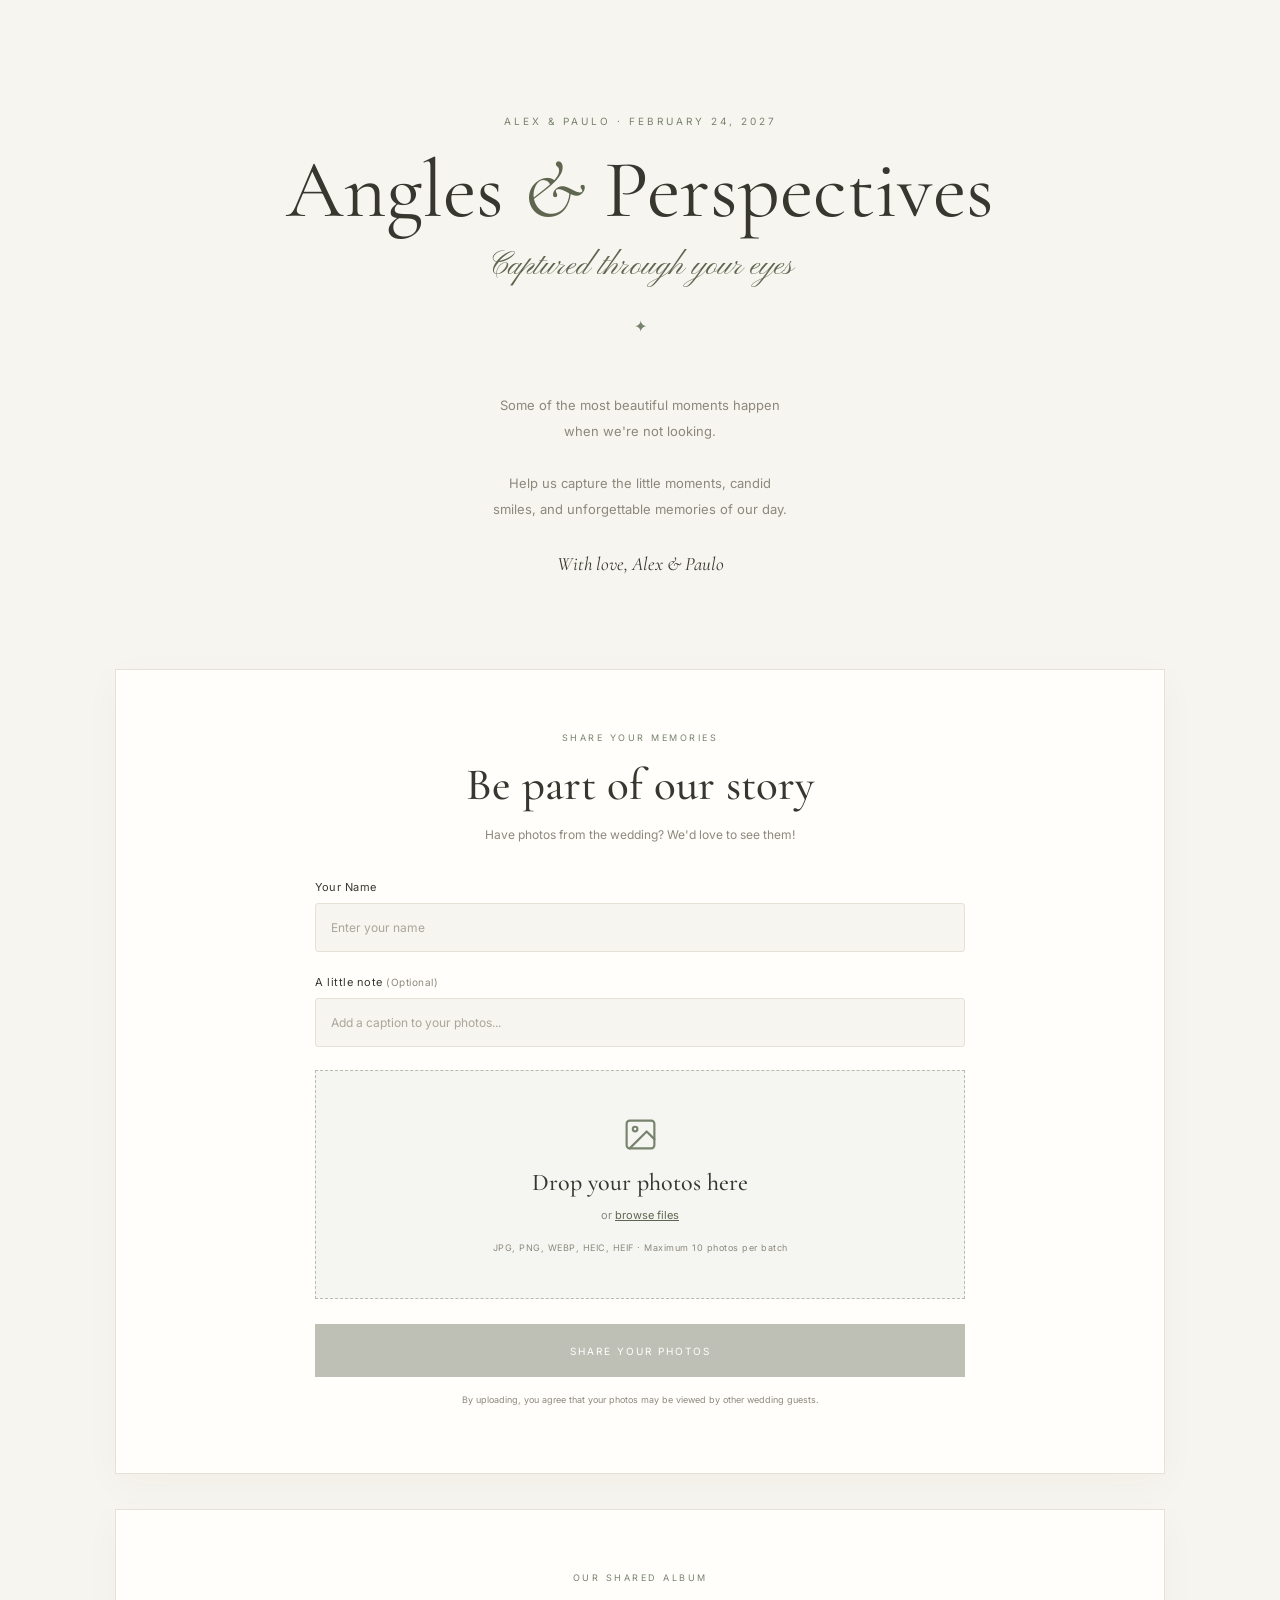
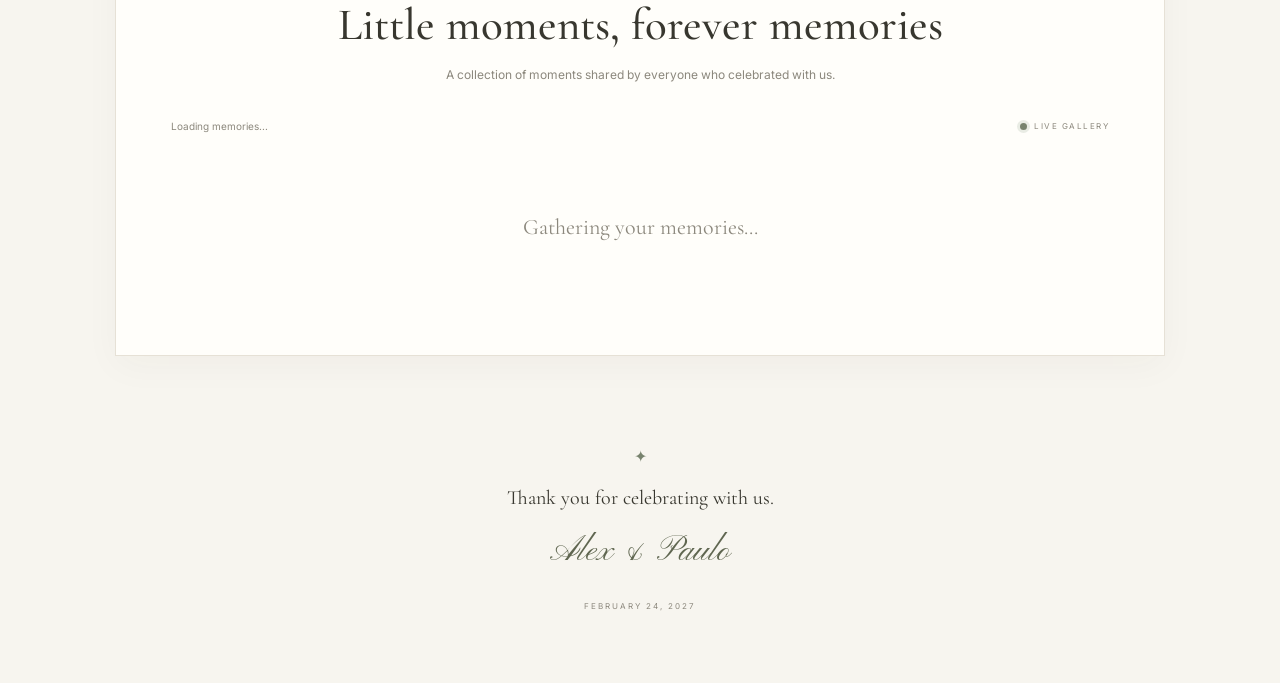
==== memories/index.html @ 684340f7 "memories page" ====
<!DOCTYPE html>
<html lang="en">

<head>
    <meta charset="UTF-8">
    <meta name="viewport" content="width=device-width, initial-scale=1.0">

    <title>Angles & Perspectives | Alex & Paulo</title>

    <meta name="description"
        content="Share your favorite wedding memories with Alex & Paulo.">

    <meta name="theme-color" content="#f7f5ef">

    <link rel="preconnect" href="https://fonts.googleapis.com">
    <link rel="preconnect" href="https://fonts.gstatic.com" crossorigin>

    <link href="https://fonts.googleapis.com/css2?family=Cormorant+Garamond:wght@400;500;600;700&family=Inter:wght@400;500;600;700&family=Pinyon+Script&display=swap"
        rel="stylesheet">

    <link rel="stylesheet" href="style.css">

    <!-- Supabase -->
    <script src="https://cdn.jsdelivr.net/npm/@supabase/supabase-js@2"></script>

    <!-- HEIC / HEIF conversion for iPhone photos -->
    <script src="https://cdn.jsdelivr.net/npm/heic2any@0.0.4/dist/heic2any.min.js"></script>

    <!-- Memories page JavaScript -->
    <script src="app.js" defer></script>
</head>

<body>

    <header class="hero">

        <p class="eyebrow">
            ALEX & PAULO · FEBRUARY 24, 2027
        </p>

        <h1>Angles <span>&</span> Perspectives</h1>

        <p class="hero-script">
            Captured through your eyes
        </p>

        <div class="hero-divider">
            ✦
        </div>

        <p class="hero-description">
            Some of the most beautiful moments happen
            when we're not looking.

            Help us capture the little moments, candid
            smiles, and unforgettable memories of our day.
        </p>

        <p class="hero-thankyou">
            With love, Alex & Paulo
        </p>

    </header>


    <main class="main-content">

        <!-- UPLOAD SECTION -->

        <section class="upload-section">

            <div class="section-heading">

                <span class="section-kicker">
                    SHARE YOUR MEMORIES
                </span>

                <h2>Be part of our story</h2>

                <p>
                    Have photos from the wedding?
                    We'd love to see them!
                </p>

            </div>


            <form id="uploadForm">

                <div class="form-group">

                    <label for="guestName">
                        Your Name
                    </label>

                    <input
                        type="text"
                        id="guestName"
                        maxlength="80"
                        placeholder="Enter your name"
                        autocomplete="name"
                        required
                    >

                </div>


                <div class="form-group">

                    <label for="caption">
                        A little note <span>(Optional)</span>
                    </label>

                    <input
                        type="text"
                        id="caption"
                        maxlength="200"
                        placeholder="Add a caption to your photos..."
                    >

                </div>


                <div class="upload-box" id="uploadBox">

                    <input
                        type="file"
                        id="photoInput"
                        accept="image/jpeg,image/png,image/webp,image/heic,image/heif,.heic,.heif"
                        multiple
                        hidden
                    >

                    <div class="upload-icon">
                        <svg viewBox="0 0 24 24"
                            fill="none"
                            stroke="currentColor"
                            stroke-width="1.4"
                            stroke-linecap="round"
                            stroke-linejoin="round">

                            <rect x="3" y="3" width="18" height="18" rx="2"/>
                            <circle cx="8.5" cy="8.5" r="1.5"/>
                            <path d="m21 15-5-5L5 21"/>

                        </svg>
                    </div>

                    <h3>Drop your photos here</h3>

                    <p>
                        or
                        <button
                            type="button"
                            id="browseButton"
                            class="browse-button">
                            browse files
                        </button>
                    </p>

                    <span class="upload-hint">
                        JPG, PNG, WEBP, HEIC, HEIF · Maximum 10 photos per batch
                    </span>

                </div>


                <!-- SELECTED PHOTOS -->

                <div id="previewSection" class="preview-section hidden">

                    <div class="preview-heading">

                        <h3>Your selected photos</h3>

                        <span id="photoCount"></span>

                    </div>

                    <div id="previewGrid" class="preview-grid"></div>

                </div>


                <!-- UPLOAD PROGRESS -->

                <div id="uploadProgress" class="upload-progress hidden">

                    <div class="progress-heading">

                        <span id="progressText">
                            Preparing photos...
                        </span>

                        <span id="progressPercent">
                            0%
                        </span>

                    </div>

                    <div class="progress-track">

                        <div id="progressBar"></div>

                    </div>

                </div>


                <p
                    id="uploadMessage"
                    class="upload-message"
                    role="status"
                    aria-live="polite">
                </p>


                <button
                    type="submit"
                    id="uploadButton"
                    class="upload-button"
                    disabled>

                    SHARE YOUR PHOTOS

                </button>

                <p class="privacy-note">
                    By uploading, you agree that your photos
                    may be viewed by other wedding guests.
                </p>

            </form>

        </section>


        <!-- GALLERY SECTION -->

        <section class="gallery-section">

            <div class="section-heading">

                <span class="section-kicker">
                    OUR SHARED ALBUM
                </span>

                <h2>Little moments, forever memories</h2>

                <p>
                    A collection of moments shared by
                    everyone who celebrated with us.
                </p>

            </div>


            <div class="gallery-info">

                <span id="galleryCount">
                    Loading memories...
                </span>

                <span class="live-indicator">
                    <span></span>
                    LIVE GALLERY
                </span>

            </div>


            <div id="galleryGrid" class="gallery-grid">

                <div class="gallery-placeholder">
                    Gathering your memories...
                </div>

            </div>

            <button
                type="button"
                id="loadMoreButton"
                class="load-more hidden">

                LOAD MORE MEMORIES

            </button>

        </section>

    </main>


    <!-- IMAGE LIGHTBOX -->

    <div
        id="lightbox"
        class="lightbox"
        role="dialog"
        aria-modal="true"
        aria-label="Photo viewer">

        <button
            type="button"
            id="lightboxClose"
            class="lightbox-close"
            aria-label="Close photo">
            &times;
        </button>

        <button
            type="button"
            id="lightboxPrev"
            class="lightbox-nav prev"
            aria-label="Previous photo">
            &#10094;
        </button>

        <img
            id="lightboxImage"
            src=""
            alt="Wedding memory">

        <button
            type="button"
            id="lightboxNext"
            class="lightbox-nav next"
            aria-label="Next photo">
            &#10095;
        </button>

        <div id="lightboxCaption" class="lightbox-caption"></div>

    </div>


    <footer>

        <div class="footer-divider">✦</div>

        <p>Thank you for celebrating with us.</p>

        <span class="footer-script">
            Alex & Paulo
        </span>

        <small>FEBRUARY 24, 2027</small>

    </footer>

</body>
</html>
---- memories/style.css ----
/* =========================================
   MEMORIES & MOMENTS
   ALEX & PAULO WEDDING
========================================= */

:root {
    --ivory: #f7f5ef;
    --paper: #fffefa;
    --sage: #78836e;
    --sage-light: #e9ece4;
    --olive: #5f6650;
    --brown: #786d60;
    --text: #38372f;
    --muted: #8c887d;
    --border: #e6e1d6;
}

* {
    box-sizing: border-box;
}

html {
    scroll-behavior: smooth;
}

body {
    margin: 0;
    background: var(--ivory);
    color: var(--text);
    font-family: "Inter", sans-serif;
    -webkit-font-smoothing: antialiased;
}

button,
input {
    font: inherit;
}

button {
    cursor: pointer;
}

.hidden {
    display: none !important;
}


/* =========================================
   HERO
========================================= */

.hero {
    text-align: center;
    padding: 105px 24px 75px;
    max-width: 760px;
    margin: auto;
}

.eyebrow {
    font-size: 10px;
    letter-spacing: 3px;
    color: var(--sage);
    margin-bottom: 25px;
}

.hero h1 {
    font-family: "Cormorant Garamond", serif;
    font-size: clamp(48px, 9vw, 82px);
    font-weight: 400;
    line-height: 0.95;
    margin: 0;
}

.hero h1 span {
    color: var(--olive);
    font-style: italic;
}

.hero-script {
    font-family: "Pinyon Script", cursive;
    font-size: 32px;
    color: var(--olive);
    margin: 16px 0;
}

.hero-divider {
    color: var(--sage);
    margin: 30px auto;
}

.hero-description {
    max-width: 460px;
    margin: auto;
    color: var(--muted);
    font-size: 13px;
    line-height: 2;
    white-space: pre-line;
}

.hero-thankyou {
    margin-top: 30px;
    font-family: "Cormorant Garamond", serif;
    font-size: 19px;
    font-style: italic;
}


/* =========================================
   MAIN CONTENT
========================================= */

.main-content {
    width: min(100% - 36px, 1050px);
    margin: auto;
}

.upload-section,
.gallery-section {
    background: var(--paper);
    border: 1px solid var(--border);
    padding: clamp(24px, 5vw, 55px);
    margin-bottom: 35px;
    box-shadow: 0 10px 35px rgba(55, 48, 36, 0.035);
}

.section-heading {
    text-align: center;
    margin-bottom: 35px;
}

.section-kicker {
    color: var(--sage);
    font-size: 9px;
    letter-spacing: 2.5px;
}

.section-heading h2 {
    font-family: "Cormorant Garamond", serif;
    font-weight: 500;
    font-size: clamp(32px, 5vw, 45px);
    margin: 12px 0;
}

.section-heading p {
    color: var(--muted);
    font-size: 12px;
    line-height: 1.8;
}


/* =========================================
   FORM
========================================= */

#uploadForm {
    max-width: 650px;
    margin: auto;
}

.form-group {
    margin-bottom: 23px;
}

.form-group label {
    display: block;
    font-size: 11px;
    letter-spacing: 0.5px;
    margin-bottom: 9px;
}

.form-group label span {
    color: var(--muted);
    font-size: 10px;
}

.form-group input {
    width: 100%;
    height: 49px;
    padding: 0 15px;
    background: var(--ivory);
    border: 1px solid var(--border);
    outline: none;
    border-radius: 3px;
    font-size: 12px;
    color: var(--text);
    transition: border 0.2s ease;
}

.form-group input:focus {
    border-color: var(--sage);
}

.form-group input::placeholder {
    color: #aaa69b;
}


/* =========================================
   UPLOAD BOX
========================================= */

.upload-box {
    border: 1px dashed #b7bdac;
    background: #f5f6f1;
    padding: 45px 20px;
    text-align: center;
    transition: background 0.2s ease;
}

.upload-box.dragging {
    background: var(--sage-light);
    border-color: var(--sage);
}

.upload-icon {
    width: 37px;
    height: 37px;
    margin: 0 auto 15px;
    color: var(--sage);
}

.upload-icon svg {
    width: 100%;
    height: 100%;
}

.upload-box h3 {
    font-family: "Cormorant Garamond", serif;
    font-size: 24px;
    font-weight: 500;
    margin: 0 0 8px;
}

.upload-box p {
    font-size: 11px;
    color: var(--muted);
}

.browse-button {
    background: none;
    border: none;
    padding: 0;
    color: var(--olive);
    text-decoration: underline;
    font-size: 11px;
}

.upload-hint {
    display: block;
    margin-top: 20px;
    color: var(--muted);
    font-size: 9px;
    letter-spacing: 0.5px;
}


/* =========================================
   PREVIEW GRID
========================================= */

.preview-section {
    margin-top: 28px;
}

.preview-heading {
    display: flex;
    justify-content: space-between;
    align-items: center;
    margin-bottom: 15px;
}

.preview-heading h3 {
    font-family: "Cormorant Garamond", serif;
    font-size: 22px;
    font-weight: 500;
    margin: 0;
}

.preview-heading span {
    font-size: 10px;
    color: var(--muted);
}

.preview-grid {
    display: grid;
    grid-template-columns: repeat(4, 1fr);
    gap: 10px;
}

.preview-item {
    position: relative;
    aspect-ratio: 1;
    overflow: hidden;
    background: var(--ivory);
}

.preview-item img {
    width: 100%;
    height: 100%;
    object-fit: cover;
}

.remove-preview {
    position: absolute;
    top: 6px;
    right: 6px;
    border: none;
    background: rgba(30, 30, 30, 0.75);
    color: white;
    border-radius: 50%;
    width: 25px;
    height: 25px;
}


/* =========================================
   UPLOAD BUTTON
========================================= */

.upload-button {
    display: block;
    width: 100%;
    min-height: 53px;
    margin-top: 25px;
    background: var(--olive);
    border: 1px solid var(--olive);
    color: white;
    font-size: 10px;
    letter-spacing: 2px;
    transition: 0.2s ease;
}

.upload-button:hover:not(:disabled) {
    background: #593039;
}

.upload-button:disabled {
    opacity: 0.4;
    cursor: not-allowed;
}

.privacy-note {
    font-size: 9px;
    line-height: 1.8;
    text-align: center;
    color: var(--muted);
    margin-top: 15px;
}

.upload-message {
    text-align: center;
    font-size: 11px;
    line-height: 1.7;
    margin: 15px 0 0;
    color: var(--sage);
}

.upload-message.error {
    color: var(--olive);
}


/* =========================================
   PROGRESS
========================================= */

.upload-progress {
    margin-top: 25px;
}

.progress-heading {
    display: flex;
    justify-content: space-between;
    font-size: 10px;
    margin-bottom: 9px;
}

.progress-track {
    height: 4px;
    background: var(--border);
}

#progressBar {
    width: 0;
    height: 100%;
    background: var(--sage);
    transition: width 0.2s ease;
}


/* =========================================
   GALLERY
========================================= */

.gallery-info {
    display: flex;
    justify-content: space-between;
    align-items: center;
    margin-bottom: 22px;
    font-size: 10px;
    color: var(--muted);
}

.live-indicator {
    display: flex;
    align-items: center;
    gap: 7px;
    font-size: 8px;
    letter-spacing: 1.5px;
}

.live-indicator span {
    width: 7px;
    height: 7px;
    border-radius: 50%;
    background: var(--sage);
    box-shadow: 0 0 0 3px var(--sage-light);
}

.gallery-grid {
    display: grid;
    grid-template-columns: repeat(3, 1fr);
    gap: 15px;
}

.gallery-item {
    position: relative;
    overflow: hidden;
    aspect-ratio: 4 / 5;
    background: var(--ivory);
    cursor: zoom-in;
}

.gallery-item img {
    width: 100%;
    height: 100%;
    display: block;
    object-fit: cover;
    transition: transform 0.45s ease;
}

.gallery-item:hover img {
    transform: scale(1.045);
}

.gallery-item-info {
    position: absolute;
    left: 0;
    bottom: 0;
    width: 100%;
    padding: 35px 12px 12px;
    background: linear-gradient(transparent, rgba(0,0,0,0.6));
    color: white;
}

.gallery-item-info strong {
    display: block;
    font-size: 10px;
    font-weight: 500;
}

.gallery-item-info span {
    display: block;
    font-size: 9px;
    margin-top: 4px;
    opacity: 0.85;
}

.gallery-placeholder {
    grid-column: 1 / -1;
    text-align: center;
    padding: 60px 15px;
    font-family: "Cormorant Garamond", serif;
    font-size: 22px;
    color: var(--muted);
}

.load-more {
    display: block;
    margin: 35px auto 0;
    padding: 14px 28px;
    border: 1px solid var(--sage);
    background: transparent;
    color: var(--sage);
    font-size: 9px;
    letter-spacing: 1.5px;
}

.load-more:hover {
    background: var(--sage-light);
}


/* =========================================
   LIGHTBOX
========================================= */

.lightbox {
    position: fixed;
    inset: 0;
    z-index: 9999;
    background: rgba(20, 20, 18, 0.95);
    display: none;
    align-items: center;
    justify-content: center;
    padding: 55px;
}

.lightbox.active {
    display: flex;
}

.lightbox img {
    max-width: 85vw;
    max-height: 82vh;
    object-fit: contain;
}

.lightbox-close,
.lightbox-nav {
    position: absolute;
    border: none;
    background: transparent;
    color: white;
}

.lightbox-close {
    top: 20px;
    right: 25px;
    font-size: 38px;
}

.lightbox-nav {
    top: 50%;
    transform: translateY(-50%);
    font-size: 25px;
    padding: 15px;
}

.lightbox-nav.prev {
    left: 15px;
}

.lightbox-nav.next {
    right: 15px;
}

.lightbox-caption {
    position: absolute;
    bottom: 20px;
    left: 0;
    width: 100%;
    text-align: center;
    color: white;
    font-size: 11px;
}


/* =========================================
   FOOTER
========================================= */

footer {
    text-align: center;
    padding: 55px 20px 70px;
}

.footer-divider {
    color: var(--sage);
    margin-bottom: 20px;
}

footer p {
    font-family: "Cormorant Garamond", serif;
    font-size: 20px;
}

.footer-script {
    display: block;
    font-family: "Pinyon Script", cursive;
    color: var(--olive);
    font-size: 35px;
    margin: 10px 0 20px;
}

footer small {
    font-size: 8px;
    letter-spacing: 2px;
    color: var(--muted);
}


/* =========================================
   RESPONSIVE
========================================= */

@media (max-width: 650px) {

    .hero {
        padding: 75px 20px 50px;
    }

    .main-content {
        width: calc(100% - 24px);
    }

    .upload-section,
    .gallery-section {
        padding: 25px 18px;
    }

    .preview-grid {
        grid-template-columns: repeat(3, 1fr);
        gap: 7px;
    }

    .gallery-grid {
        grid-template-columns: repeat(2, 1fr);
        gap: 9px;
    }

    .gallery-item-info {
        padding: 25px 8px 8px;
    }

    .gallery-item-info strong {
        font-size: 9px;
    }

    .lightbox {
        padding: 20px;
    }

    .lightbox img {
        max-width: 100%;
        max-height: 75vh;
    }

    .lightbox-nav.prev {
        left: 0;
    }

    .lightbox-nav.next {
        right: 0;
    }

}
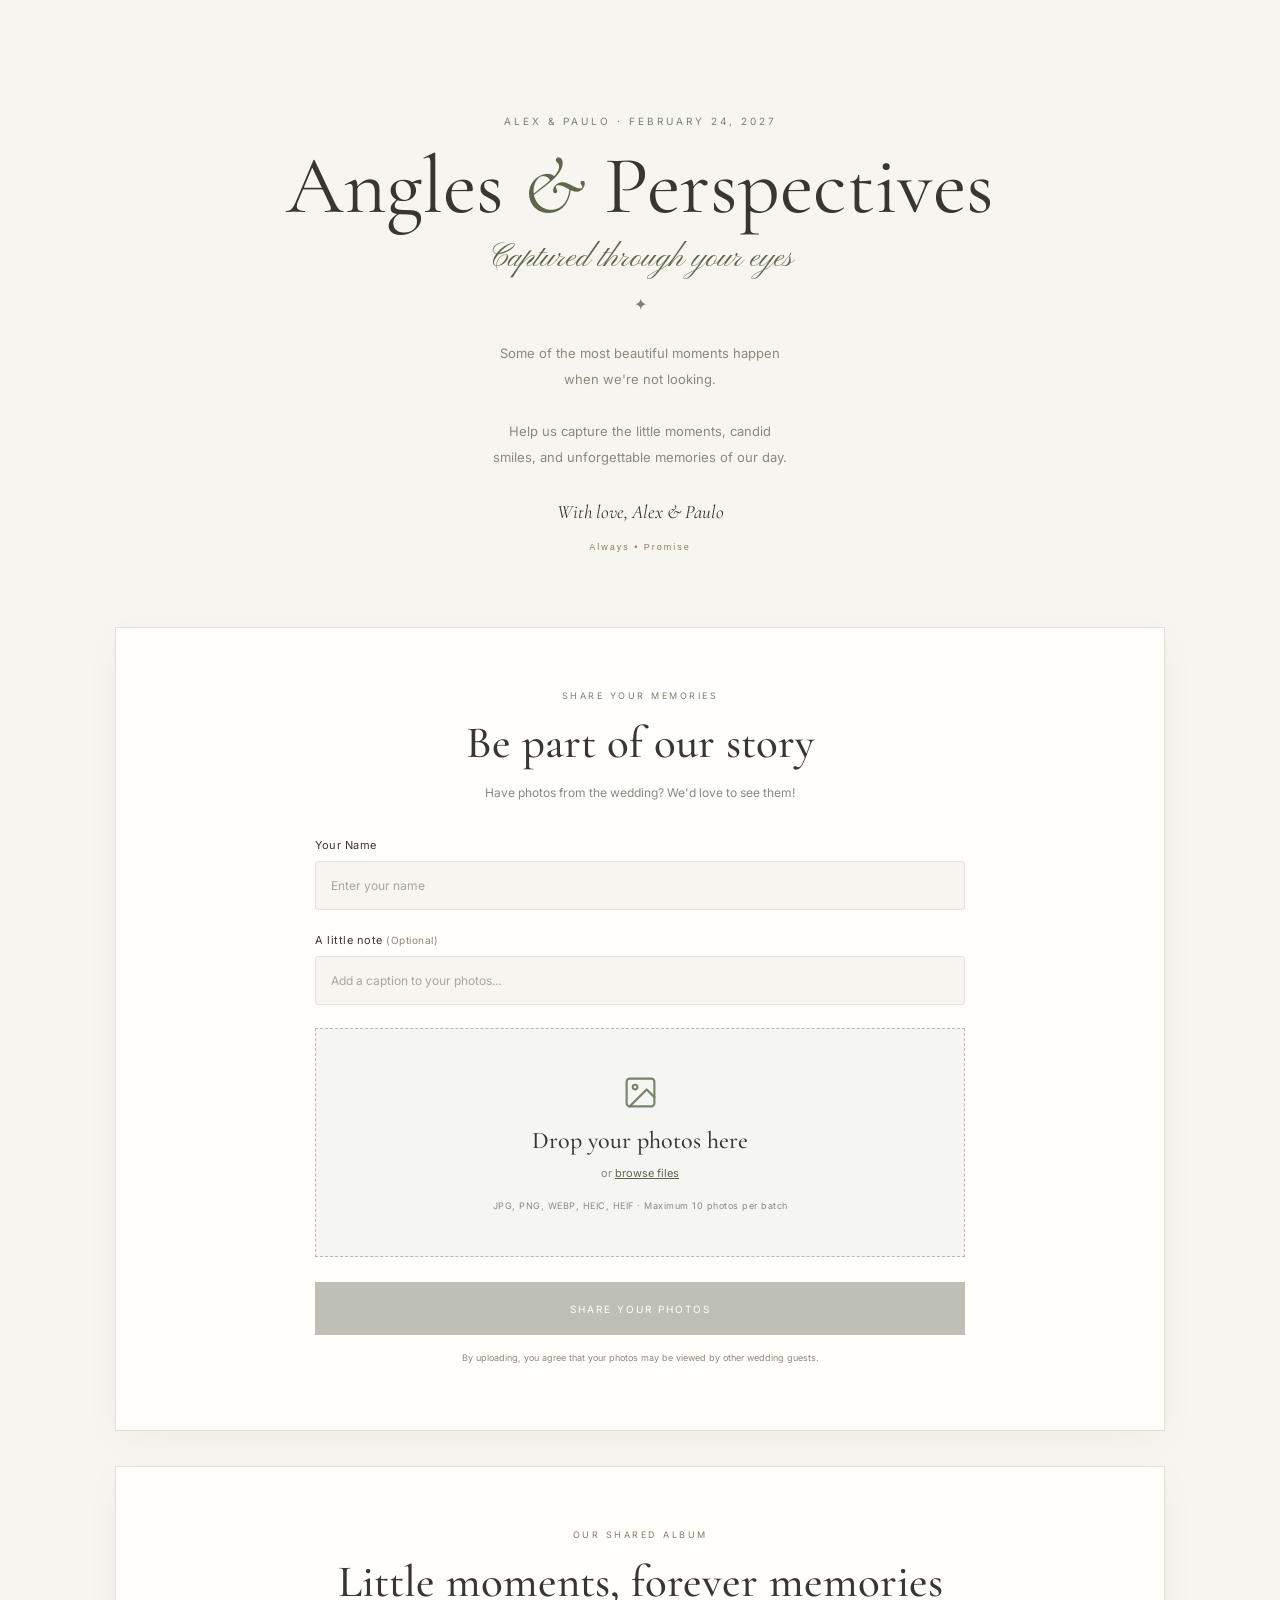
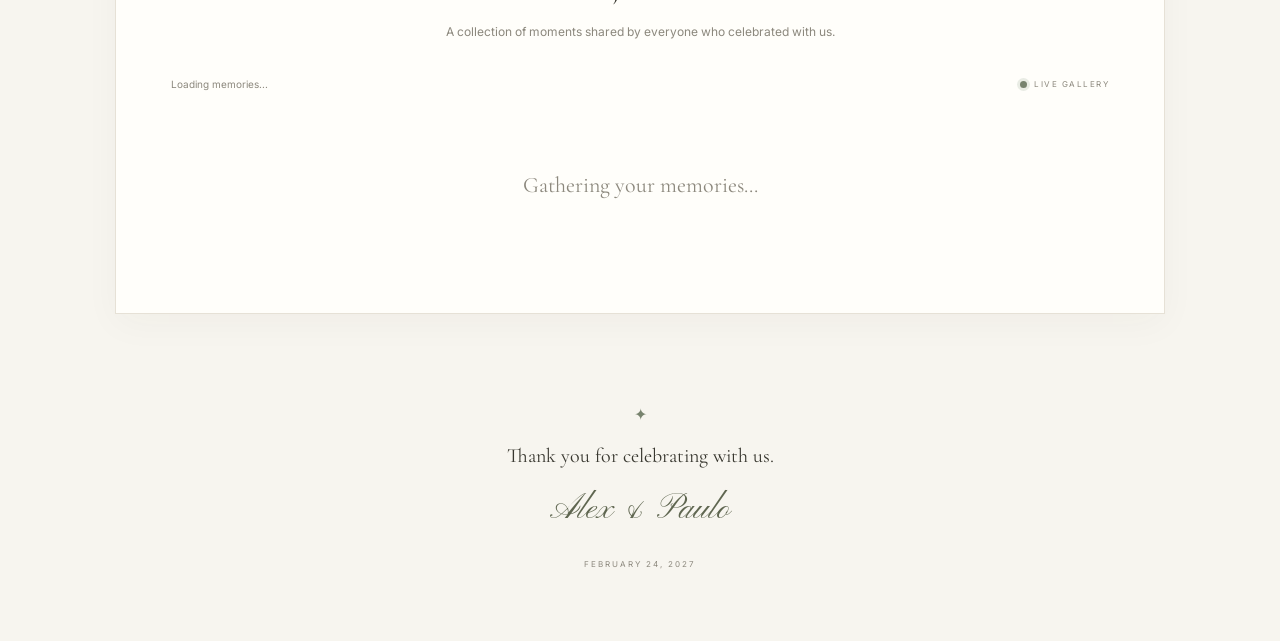
==== commit c27bc31d: "memories UI update" ====
--- a/memories/index.html
+++ b/memories/index.html
@@ -60,6 +60,7 @@
         <p class="hero-thankyou">
             With love, Alex & Paulo
         </p>
+        <span class="sub">Always • Promise</span>
 
     </header>
 
--- a/memories/style.css
+++ b/memories/style.css
@@ -45,6 +45,15 @@
     display: none !important;
 }
 
+.sub {
+    display: block;
+    margin-top: 15px;
+    font-family: 'DM Sans', sans-serif;
+    font-size: 9px;
+    letter-spacing: 2px;
+    color: #927a63;
+}
+
 
 /* =========================================
    HERO
@@ -66,9 +75,9 @@
 
 .hero h1 {
     font-family: "Cormorant Garamond", serif;
-    font-size: clamp(48px, 9vw, 82px);
+    font-size: clamp(41px, 9vw, 82px);
     font-weight: 400;
-    line-height: 0.95;
+    line-height: 0.85;
     margin: 0;
 }
 
@@ -86,7 +95,7 @@
 
 .hero-divider {
     color: var(--sage);
-    margin: 30px auto;
+    margin: 0px auto;
 }
 
 .hero-description {
